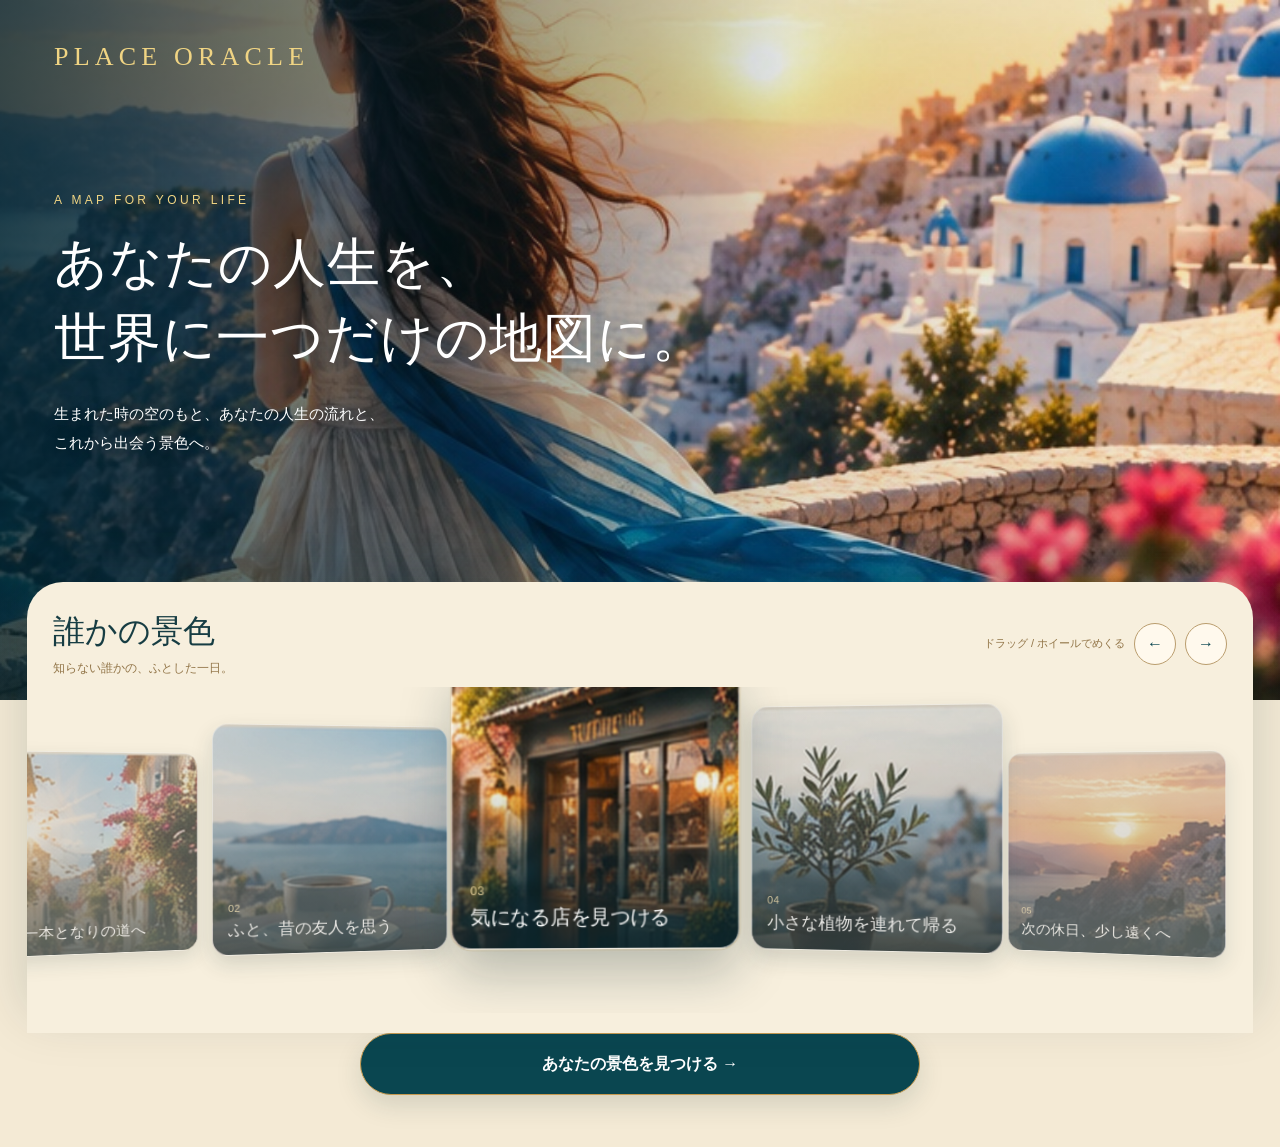
==== PLACE_ORACLE_3D_CAROUSEL_FIX2_netlify/index.html @ fe9c189d "Add files via upload" ====
<!doctype html><html lang="ja"><head><meta charset="utf-8"><meta name="viewport" content="width=device-width,initial-scale=1,viewport-fit=cover"><title>PLACE ORACLE</title><style>
*{box-sizing:border-box}html,body{margin:0;background:#efe4cf;color:#173d43;font-family:-apple-system,BlinkMacSystemFont,"Yu Gothic",sans-serif}.app{max-width:620px;margin:auto;min-height:100svh;background:#f4ead5;overflow:hidden}.hero{height:64svh;min-height:480px;position:relative;background-image:url("[data-uri]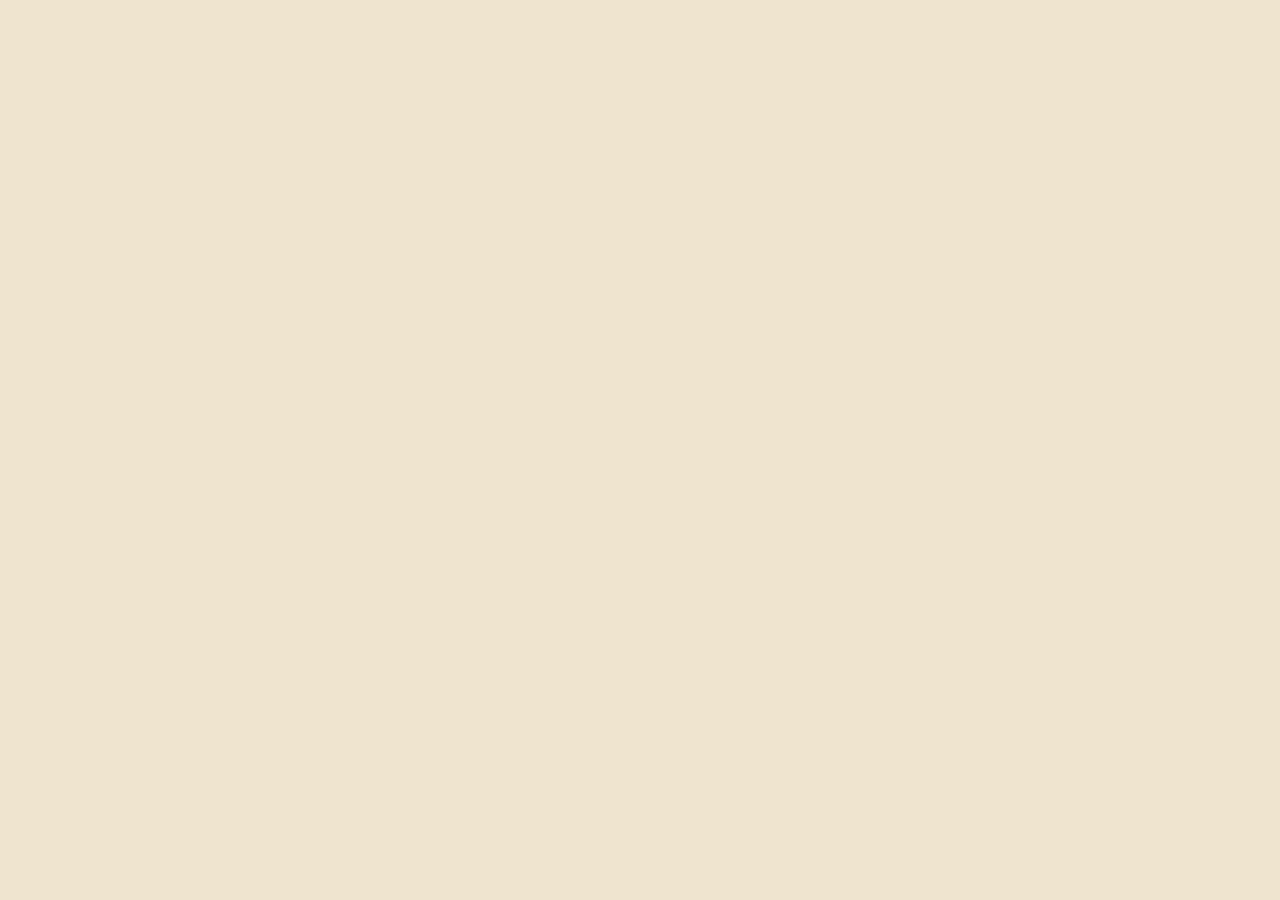
